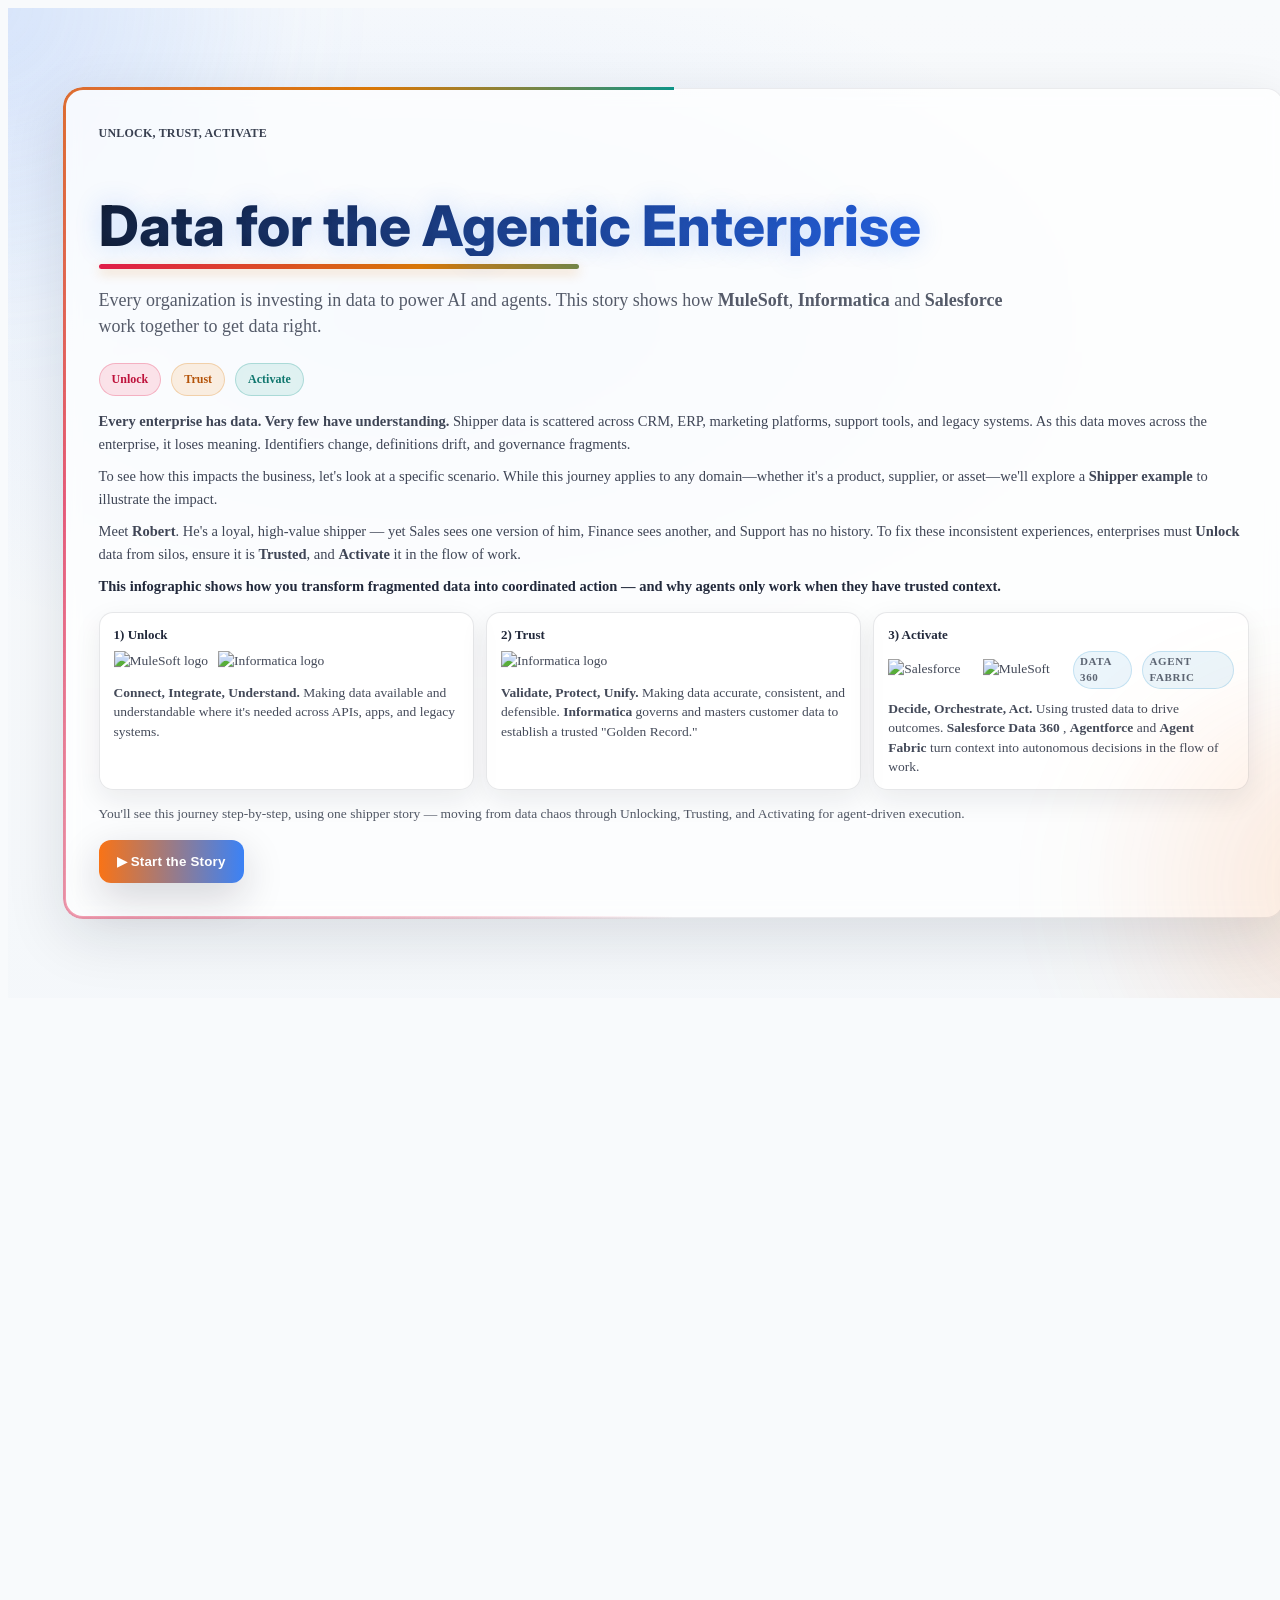
==== index.html @ 0045e84d "Initial deploy: Data for the Agentic Enterprise scrollytelling project" ====
<!DOCTYPE html>
<html lang="en">
<head>
<meta charset="utf-8"/>
<meta name="viewport" content="width=device-width, initial-scale=1.0"/>
<meta name="author" content=""/>
<title></title>

<script src="https://cdn.tailwindcss.com"></script>
<link href="https://fonts.googleapis.com/css2?family=Inter:wght@300;400;600;800&family=JetBrains+Mono:wght@400;500;700&display=swap" rel="stylesheet"/>

<script>
  tailwind.config = {
    theme: {
      extend: {
        fontFamily: {
          sans: ['Inter', 'sans-serif'],
          mono: ['JetBrains Mono', 'monospace'],
        },
        colors: {
          deepNavy:        '#0f172a',
          electricBlue:    '#3b82f6',
          brightCyan:      '#06b6d4',
          energeticOrange: '#f97316',
          snowflakeBlue:   '#29b5e8',
          mulePink:        '#a80232',
          slateLight:      '#f8fafc',
          successGreen:    '#10b981',
          agentPurple:     '#7c3aed',
          goldenYellow:    '#f59e0b',
        },
        boxShadow: {
          'glow':   '0 0 25px rgba(59,130,246,0.4)',
          'card':   '0 10px 15px -3px rgba(0,0,0,0.1)',
          'circle': '0 20px 50px -12px rgba(59,130,246,0.25)',
        },
      }
    }
  }
</script>

<link rel="stylesheet" href="css/styles.css"/>
</head>
<body>

<!-- Back button (text set by app.js) -->
<button id="backToIntroBtn" class="back-intro-btn" type="button"></button>

<div class="app-shell" id="app-shell">

  <!-- ══════════════════════════════════════════════════════
       INTRO SCREEN  (content injected by app.js)
  ══════════════════════════════════════════════════════ -->
  <section class="intro-screen" id="intro-screen">
    <div class="intro-wrap">
      <div class="intro-kicker"></div>
      <h1 class="intro-title"></h1>
      <div class="title-underline"></div>
      <p class="intro-subtitle"></p>
      <div aria-label="Journey stages" class="intro-chips"></div>
      <div class="intro-story"></div>
      <div aria-label="Three pillars" class="intro-pillars"></div>
      <div class="intro-note"></div>
      <button aria-label="Start the story" class="intro-start-btn" id="startBtn"></button>
    </div>
  </section>

  <!-- ══════════════════════════════════════════════════════
       STORY SCREEN
  ══════════════════════════════════════════════════════ -->
  <div class="story-screen" id="story-screen">
    <div class="scrolly-container">

      <!-- ── Narrative (left) ──────────────────────────── -->
      <div class="narrative-column" id="narrativeCol">

        <!-- Sticky header -->
        <div class="p-8 pb-4 sticky top-0 bg-white z-50 border-b">
          <h1 class="text-xl font-bold text-deepNavy"></h1>
          <p class="text-sm text-slate-500 mt-1 font-medium"></p>
          <p class="text-[10px] text-slate-400 mt-2 font-mono"></p>
        </div>

        <!-- Chapters (content injected by app.js) -->
        <div class="step-block active" data-step="1" id="step-1"></div>
        <div class="step-block"        data-step="2" id="step-2"></div>
        <div class="step-block"        data-step="3" id="step-3"></div>
        <div class="step-block"        data-step="4" id="step-4"></div>
        <div class="step-block"        data-step="5" id="step-5"></div>
        <div class="step-block"        data-step="6" id="step-6"></div>
        <div class="step-block"        data-step="7" id="step-7"></div>
        <div class="step-block"        data-step="8" id="step-8"></div>

        <!-- Nav buttons -->
        <div class="nav-controls">
          <button class="nav-btn" onclick="scrollToStep(-1)">
            <svg class="w-6 h-6" fill="none" stroke="currentColor" viewBox="0 0 24 24"><path d="M5 15l7-7 7 7" stroke-linecap="round" stroke-linejoin="round" stroke-width="2"/></svg>
          </button>
          <button class="nav-btn" onclick="scrollToStep(1)">
            <svg class="w-6 h-6" fill="none" stroke="currentColor" viewBox="0 0 24 24"><path d="M19 9l-7 7-7-7" stroke-linecap="round" stroke-linejoin="round" stroke-width="2"/></svg>
          </button>
        </div>
      </div><!-- /narrative-column -->

      <!-- ── Visual (right, sticky) ────────────────────── -->
      <div class="visual-column">
        <div class="shelf-container">
          <canvas id="connectorCanvas"></canvas>
          <svg id="fabricLinkSvg" class="fabric-link-svg" viewBox="0 0 100 100" preserveAspectRatio="none" aria-hidden="true">
            <path id="fabricLinkPath" d=""></path>
          </svg>

          <!-- SHELF TOP — Source system cards -->
          <div class="shelf-top z-20 relative">

            <!-- Source context tooltip -->
            <div class="absolute -top-24 left-0 w-full text-center opacity-0 transition-opacity duration-500 pointer-events-none z-50" id="source-context-text">
              <div class="bg-white/95 backdrop-blur border border-slate-300 text-slate-700 text-[10px] p-3 rounded-lg shadow-md inline-block max-w-lg mx-auto">
                <strong class="text-deepNavy block mb-1"></strong>
                <!-- body injected via innerHTML in app.js -->
              </div>
            </div>

            <!-- SAP -->
            <div class="tech-card border-l-4 border-slate-500 group" id="src-sap">
              <div class="flex justify-between items-center">
                <span class="font-bold text-sm"></span>
                <img class="w-6 h-6 object-contain" src="" alt=""/>
              </div>
              <div class="data-badge"></div>
              <div class="eid-badge" id="badge-sap"></div>
              <div class="golden-badge" id="gold-sap">E-999</div>
              <div class="hover-tooltip tooltip-bottom">
                <h4 class="font-bold border-b border-slate-600 pb-1 mb-1"></h4>
                <p class="mb-2"></p>
              </div>
            </div>

            <!-- SFDC -->
            <div class="tech-card border-l-4 border-blue-500 group" id="src-sfdc">
              <div class="flex justify-between items-center">
                <span class="font-bold text-sm"></span>
                <img class="w-6 h-6 object-contain" src="" alt=""/>
              </div>
              <div class="data-badge"></div>
              <div class="eid-badge" id="badge-sfdc"></div>
              <div class="golden-badge" id="gold-sfdc">E-999</div>
              <div class="hover-tooltip tooltip-bottom">
                <h4 class="font-bold border-b border-slate-600 pb-1 mb-1"></h4>
                <p class="mb-2"></p>
              </div>
            </div>

            <!-- Marketo -->
            <div class="tech-card border-l-4 border-purple-500 group" id="src-mkto">
              <div class="flex justify-between items-center">
                <span class="font-bold text-sm"></span>
                <img class="w-6 h-6 object-contain" src="" alt=""/>
              </div>
              <div class="data-badge"></div>
              <div class="eid-badge" id="badge-mkto"></div>
              <div class="golden-badge" id="gold-mkto">E-999</div>
              <div class="hover-tooltip tooltip-bottom">
                <h4 class="font-bold border-b border-slate-600 pb-1 mb-1"></h4>
                <p class="mb-2"></p>
              </div>
            </div>

            <!-- ServiceNow -->
            <div class="tech-card border-l-4 border-green-600 group" id="src-snow">
              <div class="flex justify-between items-center">
                <span class="font-bold text-sm"></span>
                <img class="w-6 h-6 object-contain" src="" alt=""/>
              </div>
              <div class="data-badge"></div>
              <div class="eid-badge" id="badge-snow"></div>
              <div class="golden-badge" id="gold-snow">E-999</div>
              <div class="hover-tooltip tooltip-bottom">
                <h4 class="font-bold border-b border-slate-600 pb-1 mb-1"></h4>
                <p class="mb-2"></p>
              </div>
            </div>

            <!-- Legacy / IBM -->
            <div class="tech-card border-l-4 border-slate-700 group" id="src-legacy">
              <div class="flex justify-between items-center">
                <span class="font-bold text-sm"></span>
                <img class="w-6 h-6 object-contain" src="" alt=""/>
              </div>
              <div class="data-badge"></div>
              <div class="eid-badge" id="badge-legacy"></div>
              <div class="golden-badge" id="gold-legacy">E-999</div>
              <div class="hover-tooltip tooltip-bottom">
                <h4 class="font-bold border-b border-slate-600 pb-1 mb-1"></h4>
                <p class="mb-2"></p>
              </div>
            </div>

          </div><!-- /shelf-top -->

          <!-- SHELF MIDDLE — MuleSoft | Data Management | Analytics -->
          <div class="shelf-middle z-20">

            <!-- App Integration column -->
            <div class="col-app-int">
              <div class="text-xs text-slate-400 font-bold uppercase mb-2 text-center opacity-0 transition-opacity duration-500" id="label-app-int"></div>
              <div class="tech-card border-2 border-mulePink text-center p-4 group" id="card-mule">
                <img class="w-8 h-8 mx-auto mb-2" src="" alt=""/>
                <div class="font-bold text-sm"></div>
                <div class="text-xs text-slate-500"></div>
                <div class="mule-fabric-extra" id="muleFabricExtra">
                  <div class="mt-3 pt-3 border-t border-slate-200 text-left text-xs leading-snug">
                    <div class="font-semibold text-slate-800"></div>
                    <ul class="mt-1 list-disc pl-4 text-slate-600 space-y-0.5">
                      <li></li><li></li><li></li>
                    </ul>
                  </div>
                </div>
                <div class="hover-tooltip tooltip-right">
                  <h4 class="font-bold border-b border-slate-600 pb-1 mb-1"></h4>
                  <p class="mb-2"></p>
                </div>
              </div>
            </div>

            <!-- Governance / Data Management column -->
            <div class="col-gov h-full flex flex-col justify-center">
              <div class="tech-card border-2 border-indigo-200 bg-slate-50 shadow-sm p-3 w-full flex flex-row gap-2 relative items-stretch" id="card-dm-group">
                <div class="absolute -top-3 left-1/2 transform -translate-x-1/2 bg-indigo-100 text-indigo-800 text-sm font-bold px-3 py-0.5 rounded border border-indigo-200 z-40 whitespace-nowrap flex items-center gap-1">
                  <img class="w-6 h-6 object-contain" src="" alt=""/>
                </div>

                <div class="w-1/2 flex flex-col gap-2 justify-center">
                  <div class="tech-card border-2 border-orange-400 shadow-sm p-2 flex flex-col justify-center items-center text-center h-1/3 bg-white group" id="card-catalog">
                    <div class="text-[10px] font-bold text-orange-600"></div>
                    <div class="text-[9px] text-slate-400"></div>
                    <div class="hover-tooltip tooltip-right" style="left:110%;top:-50px;width:180px;">
                      <h4 class="font-bold border-b border-slate-600 pb-1 mb-1"></h4>
                      <p class="mb-2"></p>
                    </div>
                  </div>

                  <div class="tech-card border-2 border-orange-400 shadow-sm p-2 flex flex-col justify-center items-center text-center h-1/3 bg-white group" id="card-di">
                    <div class="text-[10px] font-bold text-orange-600"></div>
                    <div class="text-[9px] text-slate-400"></div>
                    <div class="hover-tooltip tooltip-right" style="left:110%;top:-50px;width:180px;">
                      <h4 class="font-bold border-b border-slate-600 pb-1 mb-1"></h4>
                      <p class="mb-2"></p>
                    </div>
                  </div>

                  <div class="tech-card border-2 border-orange-400 shadow-sm p-2 flex flex-col justify-center items-center text-center h-1/3 bg-white group" id="card-dq">
                    <div class="text-[10px] font-bold text-orange-600"></div>
                    <div class="text-[9px] text-slate-400"></div>
                    <div class="hover-tooltip tooltip-right" style="left:110%;top:-50px;width:180px;">
                      <h4 class="font-bold border-b border-slate-600 pb-1 mb-1"></h4>
                      <p class="mb-2"></p>
                    </div>
                  </div>
                </div><!-- /left half -->

                <!-- MDM Hub -->
                <div class="tech-card border-2 border-brightCyan shadow-glow p-3 w-1/2 flex flex-col justify-center relative bg-white group" id="card-mdm">
                  <div class="absolute -top-3 left-1/2 transform -translate-x-1/2 bg-brightCyan text-white text-xs font-bold px-3 py-1 rounded-full whitespace-nowrap z-50"></div>
                  <div class="hover-tooltip tooltip-top" style="width:220px;margin-bottom:20px;">
                    <h4 class="font-bold border-b border-slate-600 pb-1 mb-1"></h4>
                    <p class="mb-2"><strong>What it is:</strong> <span id="mdm-what"></span></p>
                    <p class="mb-2"><strong>Function:</strong> <span id="mdm-func"></span></p>
                  </div>
                  <div class="mdm-pipeline mt-3 flex flex-col gap-1 w-full">
                    <div class="pipeline-step flex items-center gap-2 p-1 bg-slate-50 border border-slate-200 rounded" id="pipe-1">
                      <span class="pipe-icon text-sm"></span>
                      <div><span class="font-bold block text-xs text-deepNavy"></span><span class="text-[10px] text-slate-400 block"></span></div>
                    </div>
                    <div class="pipeline-step flex items-center gap-2 p-1 bg-slate-50 border border-slate-200 rounded" id="pipe-2">
                      <span class="pipe-icon text-sm"></span>
                      <div><span class="font-bold block text-xs text-deepNavy"></span><span class="text-[10px] text-slate-400 block"></span></div>
                    </div>
                    <div class="pipeline-step flex items-center gap-2 p-1 bg-slate-50 border border-slate-200 rounded" id="pipe-3">
                      <span class="pipe-icon text-sm"></span>
                      <div><span class="font-bold block text-xs text-deepNavy"></span><span class="text-[10px] text-slate-400 block"></span></div>
                    </div>
                    <div class="pipeline-step flex items-center gap-2 p-1 bg-slate-50 border border-slate-200 rounded" id="pipe-4">
                      <span class="pipe-icon text-sm"></span>
                      <div><span class="font-bold block text-xs text-deepNavy"></span><span class="text-[10px] text-slate-400 block"></span></div>
                    </div>
                    <div class="pipeline-step golden-record-final border-green-200 justify-center font-bold text-[10px] p-1 mt-1 rounded" id="pipe-5"></div>
                  </div>
                </div><!-- /MDM -->
              </div>
            </div><!-- /col-gov -->

            <!-- Analytics column -->
            <div class="col-analytics">
              <div class="text-xs text-slate-400 font-bold uppercase mb-2 text-center opacity-0 transition-opacity duration-500" id="label-analytics"></div>

              <div class="tech-card border-2 border-snowflakeBlue text-center p-4 group" id="card-snowflake">
                <div class="flex justify-center gap-2 mb-2">
                  <img class="w-6 h-6 object-contain" src="" alt=""/>
                </div>
                <div class="font-bold text-sm"></div>
                <div class="text-xs text-slate-500"></div>
                <div class="golden-badge hidden" id="badge-snow-analytic">ID: E-999</div>
                <div class="hover-tooltip tooltip-top">
                  <h4 class="font-bold border-b border-slate-600 pb-1 mb-1"></h4>
                  <p class="mb-2"></p>
                </div>
              </div>

              <div class="tech-card border-2 border-blue-400 text-center p-1.5 mt-3 group w-3/4 mx-auto" id="card-tableau">
                <img class="w-8 h-8 mx-auto mb-1 object-contain" src="" alt=""/>
                <div class="font-bold text-[10px] text-deepNavy"></div>
                <div class="hover-tooltip tooltip-top">
                  <h4 class="font-bold border-b border-slate-600 pb-1 mb-1"></h4>
                  <p class="mb-2"></p>
                </div>
              </div>
            </div><!-- /col-analytics -->

          </div><!-- /shelf-middle -->

          <!-- SHELF BOTTOM — Data 360, Agentforce, SF Apps -->
          <div class="shelf-bottom z-20">

            <!-- Data 360 -->
            <div class="tech-card border-2 border-electricBlue w-full flex flex-col justify-start relative bg-white group" id="card-data360" style="min-height:230px;">
              <div class="w-full flex justify-between items-start p-3 z-20">
                <div class="flex items-center gap-2 shrink-0">
                  <img class="w-4 h-4" src="" alt=""/>
                  <span class="font-bold text-sm text-deepNavy"></span>
                </div>
                <div class="w-3/4 text-right text-sm text-slate-600 font-medium leading-snug ml-2"></div>
              </div>
              <div class="hover-tooltip tooltip-top" style="bottom:100%;width:200px;">
                <h4 class="font-bold border-b border-slate-600 pb-1 mb-1"></h4>
                <p class="mb-2"></p>
              </div>
              <div class="graph-container flex-grow w-full relative" id="graphAnimation" style="min-height:170px;">
                <svg class="graph-svg" id="graphSvg"></svg>
                <div class="graph-center" id="g-center">
                  <div class="text-[8px] text-white opacity-80"></div>
                  <div class="font-bold text-white text-base mb-0.5"></div>
                  <div class="text-[9px] text-brightCyan font-bold mb-1"></div>
                  <div class="bg-amber-100 text-amber-700 border border-amber-400 px-1.5 py-0.5 rounded text-[8px] font-bold shadow-sm whitespace-nowrap"></div>
                </div>

                <!-- Graph nodes (positioned via inline style from content.js graphNodes) -->
                <div class="node-branch floating delay-1" id="g-sap" style="top:15%;left:50%;transform:translateX(-50%);">
                  <div class="sat-node flex flex-col items-center justify-center w-[55px] h-[55px] bg-white rounded-full border-2 border-slate-300 shadow-md relative z-40 overflow-visible">
                    <img class="w-8 h-8 object-contain" src="" alt=""/>
                    <div class="absolute -right-1 -top-1 w-3 h-3 bg-green-400 border border-white rounded-full shadow-sm z-50"></div>
                  </div>
                  <div class="data-table" id="t-sap" style="top:60px;left:-35px;"><div class="dt-head"></div></div>
                </div>
                <div class="node-branch floating delay-2" id="g-sfdc" style="top:30%;right:5%;">
                  <div class="sat-node flex flex-col items-center justify-center w-[55px] h-[55px] bg-white rounded-full border-2 border-slate-300 shadow-md relative z-40 overflow-visible">
                    <img class="w-8 h-8 object-contain" src="" alt=""/>
                    <div class="absolute -right-1 -top-1 w-3 h-3 bg-green-400 border border-white rounded-full shadow-sm z-50"></div>
                  </div>
                  <div class="data-table" id="t-sfdc" style="left:-85px;top:-10px;"><div class="dt-head"></div></div>
                </div>
                <div class="node-branch floating delay-3" id="g-mkto" style="bottom:30%;left:5%;">
                  <div class="sat-node flex flex-col items-center justify-center w-[55px] h-[55px] bg-white rounded-full border-2 border-slate-300 shadow-md relative z-40 overflow-visible">
                    <img class="w-8 h-8 object-contain" src="" alt=""/>
                    <div class="absolute -right-1 -top-1 w-3 h-3 bg-green-400 border border-white rounded-full shadow-sm z-50"></div>
                  </div>
                  <div class="data-table" id="t-mkto" style="left:55px;top:-10px;"><div class="dt-head"></div></div>
                </div>
                <div class="node-branch floating delay-4" id="g-snow" style="bottom:15%;right:20%;">
                  <div class="sat-node flex flex-col items-center justify-center w-[55px] h-[55px] bg-white rounded-full border-2 border-slate-300 shadow-md relative z-40 overflow-visible">
                    <img class="w-8 h-8 object-contain" src="" alt=""/>
                    <div class="absolute -right-1 -top-1 w-3 h-3 bg-green-400 border border-white rounded-full shadow-sm z-50"></div>
                  </div>
                  <div class="data-table" id="t-snow" style="left:-85px;top:-10px;"><div class="dt-head"></div></div>
                </div>
                <div class="node-branch floating delay-5" id="g-leg" style="top:15%;right:20%;">
                  <div class="sat-node flex flex-col items-center justify-center w-[55px] h-[55px] bg-white rounded-full border-2 border-slate-300 shadow-md relative z-40 overflow-visible">
                    <img class="w-8 h-8 object-contain" src="" alt=""/>
                    <div class="absolute -right-1 -top-1 w-3 h-3 bg-green-400 border border-white rounded-full shadow-sm z-50"></div>
                  </div>
                  <div class="data-table" id="t-leg" style="left:-85px;top:-10px;"><div class="dt-head"></div></div>
                </div>

              </div><!-- /graphAnimation -->
            </div><!-- /card-data360 -->

            <!-- Agentforce row (two side-by-side cards) -->
            <div class="agents-row">

              <!-- Agentforce card 1 -->
              <div class="tech-card border-2 border-agentPurple flex flex-col items-center justify-between relative bg-white group p-1.5 pt-3" id="card-agent" style="min-height:80px;">
                <div class="absolute -top-4 left-3 flex items-center gap-1 bg-white px-2 py-0.5 rounded-full border border-agentPurple shadow-sm z-10">
                  <img class="w-7 h-7 object-contain" src="" alt=""/>
                  <span class="font-bold text-[12px] text-agentPurple pr-1"></span>
                </div>
                <div class="hover-tooltip tooltip-top" style="bottom:100%;width:200px;">
                  <h4 class="font-bold border-b border-slate-600 pb-1 mb-1"></h4>
                  <p class="mb-2"></p>
                  <p class="mb-2"></p>
                  <a class="text-blue-300 underline" href="" target="_blank"></a>
                </div>
                <div class="flex flex-col w-full mt-1 items-center justify-center h-full">
                  <div class="relative w-[75%] border border-slate-200 rounded p-0.5 flex items-center justify-center gap-2 mb-1">
                    <div class="absolute inset-0 border border-green-100 rounded pointer-events-none"></div>
                    <span class="absolute top-0 right-1 text-[7px] text-green-600 font-bold bg-green-50 px-1 rounded"></span>
                    <div class="flex items-center justify-center gap-1">
                      <div class="w-6 h-6 bg-white border border-agentPurple rounded-full flex items-center justify-center shadow-sm relative">
                        <span class="text-sm">🧠</span>
                        <div class="absolute -top-1 -right-1 w-1.5 h-1.5 bg-agentPurple rounded-full animate-ping opacity-50"></div>
                      </div>
                      <div class="w-3 h-0.5 bg-agentPurple"></div>
                      <div class="w-6 h-6 bg-agentPurple text-white rounded-full flex items-center justify-center shadow-sm">
                        <span class="text-sm animate-spin-slow">⚙️</span>
                      </div>
                    </div>
                    <div class="text-xs font-bold text-agentPurple text-center leading-tight ml-1"></div>
                  </div>
                  <div class="w-full flex items-center justify-center gap-5 border-t border-dashed border-slate-300 pt-1.5 mt-0 channels-inside">
                    <span class="text-[10px] text-slate-400 font-bold uppercase tracking-widest mr-1 hidden sm:block"></span>
                    <div class="flex items-center gap-5"></div>
                  </div>
                </div>
              </div><!-- /card-agent -->

              <!-- Agentforce card 2 (duplicate) -->
              <div class="tech-card border-2 border-agentPurple flex flex-col items-center justify-between relative bg-white group p-1.5 pt-3" id="card-agent-2" style="min-height:80px;">
                <div class="absolute -top-4 left-3 flex items-center gap-1 bg-white px-2 py-0.5 rounded-full border border-agentPurple shadow-sm z-10">
                  <img class="w-7 h-7 object-contain" src="" alt=""/>
                  <span class="font-bold text-[12px] text-agentPurple pr-1"></span>
                </div>
                <div class="hover-tooltip tooltip-top" style="bottom:100%;width:200px;">
                  <h4 class="font-bold border-b border-slate-600 pb-1 mb-1"></h4>
                  <p class="mb-2"></p>
                  <p class="mb-2"></p>
                  <a class="text-blue-300 underline" href="" target="_blank"></a>
                </div>
                <div class="flex flex-col w-full mt-1 items-center justify-center h-full">
                  <div class="relative w-[75%] border border-slate-200 rounded p-0.5 flex items-center justify-center gap-2 mb-1">
                    <div class="absolute inset-0 border border-green-100 rounded pointer-events-none"></div>
                    <span class="absolute top-0 right-1 text-[7px] text-green-600 font-bold bg-green-50 px-1 rounded"></span>
                    <div class="flex items-center justify-center gap-1">
                      <div class="w-6 h-6 bg-white border border-agentPurple rounded-full flex items-center justify-center shadow-sm relative">
                        <span class="text-sm">🧠</span>
                        <div class="absolute -top-1 -right-1 w-1.5 h-1.5 bg-agentPurple rounded-full animate-ping opacity-50"></div>
                      </div>
                      <div class="w-3 h-0.5 bg-agentPurple"></div>
                      <div class="w-6 h-6 bg-agentPurple text-white rounded-full flex items-center justify-center shadow-sm">
                        <span class="text-sm animate-spin-slow">⚙️</span>
                      </div>
                    </div>
                    <div class="text-xs font-bold text-agentPurple text-center leading-tight ml-1"></div>
                  </div>
                  <div class="w-full flex items-center justify-center gap-5 border-t border-dashed border-slate-300 pt-1.5 mt-0 channels-inside">
                    <span class="text-[10px] text-slate-400 font-bold uppercase tracking-widest mr-1 hidden sm:block"></span>
                    <div class="flex items-center gap-5"></div>
                  </div>
                </div>
              </div><!-- /card-agent-2 -->

            </div><!-- /agents-row -->

            <!-- SF Apps bar -->
            <div class="tech-card w-[95%] mx-auto flex flex-col items-center justify-center pt-3 pb-1 mt-2 group" id="card-sf-apps"
                 style="background:transparent!important;border-top:2px dashed rgba(124,58,237,0.3)!important;border-bottom:none!important;border-left:none!important;border-right:none!important;border-radius:0!important;box-shadow:none!important;">
              <div class="text-[10px] font-bold text-agentPurple uppercase tracking-widest mb-2 flex items-center gap-1">
                <img class="w-3 h-3" src="" alt=""/>
              </div>
              <div class="flex flex-wrap justify-center gap-2 w-full">
                <!-- apps injected by app.js -->
              </div>
            </div>

            <!-- Agent channels (outside pill row) -->
            <div class="agent-channels-outside" id="agentChannelsOutside">
              <!-- injected by app.js -->
            </div>

          </div><!-- /shelf-bottom -->

        </div><!-- /shelf-container -->
      </div><!-- /visual-column -->

    </div><!-- /scrolly-container -->
  </div><!-- /story-screen -->

</div><!-- /app-shell -->

<!-- Content first, then app logic -->
<script src="js/content.js"></script>
<script src="js/app.js"></script>
</body>
</html>
---- css/styles.css ----
/* ============================================================
   STYLES — Data for the Agentic Enterprise
   ============================================================ */

/* ── Reset / Base ─────────────────────────────────────── */
html { scroll-behavior: smooth; }
body { background-color: #f8fafc; color: #1e293b; overflow-x: hidden; }

/* ── Scrolly Layout ───────────────────────────────────── */
.scrolly-container { display: flex; position: relative; }

.narrative-column {
    width: 40%; position: relative; z-index: 60;
    background: rgba(255,255,255,0.95); border-right: 1px solid #e2e8f0;
    height: 100vh; overflow-y: auto; scroll-behavior: smooth;
}

.visual-column {
    width: 60%; height: 100vh; position: sticky; top: 0;
    background: #f1f5f9;
    display: flex; flex-direction: column; padding: 20px;
    overflow: visible; z-index: 10;
}

/* ── Step Blocks ──────────────────────────────────────── */
.step-block {
    min-height: 90vh; display: flex; flex-direction: column; justify-content: center;
    padding: 3rem; position: relative; border-left: 4px solid #cbd5e1; margin-left: 2rem;
    transition: border-color 0.5s ease;
}
.step-block.active { border-left-color: #f97316; }

.step-dot {
    position: absolute; left: -12px; top: 50%; width: 20px; height: 20px;
    border-radius: 50%; background: #cbd5e1; border: 4px solid #fff;
    transition: background 0.5s ease;
}
.step-block.active .step-dot { background: #f97316; }

/* ── Nav Word Animation ───────────────────────────────── */
@keyframes glowPulse {
    0%   { transform: scale(1.1); text-shadow: 0 0 10px rgba(249,115,22,0.4); }
    50%  { transform: scale(1.2); text-shadow: 0 0 20px rgba(249,115,22,0.8); }
    100% { transform: scale(1.1); text-shadow: 0 0 10px rgba(249,115,22,0.4); }
}
.nav-word { transition: all 0.4s ease; opacity: 0.4; display: inline-block; }
.nav-word.active { opacity: 1; color: #f97316; font-weight: 800; animation: glowPulse 2s infinite ease-in-out; }

/* ── Shelf Structure ──────────────────────────────────── */
.shelf-container {
    display: flex; flex-direction: column; height: 100%; width: 100%; gap: 20px;
    transition: transform 0.8s cubic-bezier(0.25, 1, 0.5, 1);
}

.shelf-top {
    flex: 0 0 auto;
    display: grid; grid-template-columns: repeat(5, 1fr); gap: 10px;
    padding-bottom: 20px;
    border-bottom: 1px dashed rgba(203,213,225,0.5);
    position: relative; z-index: 20;
}

.shelf-middle {
    flex: 1;
    display: grid; grid-template-columns: 1fr 2.8fr 1fr; gap: 20px;
    padding: 20px 0;
    border-bottom: 1px dashed rgba(203,213,225,0.5);
    position: relative; z-index: 20;
}

.shelf-bottom {
    flex: 1.5; display: flex; flex-direction: column; gap: 20px;
    align-items: center; justify-content: flex-start;
    position: relative; z-index: 20; padding-bottom: 50px;
    transition: all 0.5s ease;
}

.shelf-bottom.agent-perimeter {
    border: 2px dashed #7c3aed; border-radius: 12px;
    background-color: rgba(124,58,237,0.03);
    padding: 20px; margin: 10px;
}

.shelf-bottom.agent-perimeter::before {
    content: attr(data-zone-label);
    position: absolute; top: -12px; left: 50%; transform: translateX(-50%);
    background: #fff; padding: 0 10px;
    color: #7c3aed; font-size: 10px; font-weight: bold;
    border: 1px solid #7c3aed; border-radius: 10px;
}

.shelf-top:hover, .shelf-middle:hover, .shelf-bottom:hover { z-index: 50; }

.col-app-int { border-right: 1px solid #e2e8f0; padding-right: 20px; display: flex; flex-direction: column; justify-content: center; }
.col-gov     { padding: 0 20px; display: flex; flex-direction: column; justify-content: center; }
.col-analytics { border-left: 1px solid #e2e8f0; padding-left: 20px; display: flex; flex-direction: column; justify-content: center; }

/* ── Tech Cards ───────────────────────────────────────── */
.tech-card {
    background: white; border: 1px solid #e2e8f0; border-radius: 8px; padding: 10px;
    box-shadow: 0 4px 6px -1px rgba(0,0,0,0.05); position: relative; z-index: 30;
    transition: all 0.6s cubic-bezier(0.4,0,0.2,1);
    opacity: 0; transform: scale(0.9) translateY(10px); filter: blur(4px); pointer-events: none;
}
.tech-card.active { opacity: 1; transform: scale(1) translateY(0); filter: blur(0); pointer-events: auto; border-color: #94a3b8; box-shadow: 0 10px 15px -3px rgba(0,0,0,0.1); }
.tech-card.highlight { border-color: #f97316; box-shadow: 0 0 0 3px rgba(249,115,22,0.2); }
.tech-card:hover { z-index: 60; }

/* ── Tooltips ─────────────────────────────────────────── */
.hover-tooltip {
    position: absolute; left: 50%; transform: translateX(-50%);
    width: 220px; background: #1e293b; color: white; padding: 12px;
    border-radius: 6px; font-size: 10px; z-index: 9999;
    opacity: 0; pointer-events: none; transition: opacity 0.2s;
    box-shadow: 0 10px 25px -5px rgba(0,0,0,0.5); text-align: left;
}
.tech-card:hover .hover-tooltip { opacity: 1; pointer-events: auto; }
.tooltip-top    { bottom: 100%; margin-bottom: 10px; }
.tooltip-bottom { top: 100%;   margin-top: 10px; }
.tooltip-right  { left: 100%;  top: 0; transform: none; margin-left: 10px; }

.hover-tooltip::after { content: ""; position: absolute; border-width: 5px; border-style: solid; }
.tooltip-top::after    { top: 100%;    left: 50%; margin-left: -5px; border-color: #1e293b transparent transparent transparent; }
.tooltip-bottom::after { bottom: 100%; left: 50%; margin-left: -5px; border-color: transparent transparent #1e293b transparent; }

/* ── Badges ───────────────────────────────────────────── */
.data-badge { display: block; font-size: 11px; font-weight: bold; background: #f1f5f9; color: #64748b; padding: 3px 6px; border-radius: 4px; margin-top: 4px; border: 1px solid #cbd5e1; text-align: center; }

.eid-badge {
    display: block !important; opacity: 1 !important; visibility: visible !important;
    font-size: 11px; font-weight: bold;
    background: #e0f2fe; color: #0369a1; border: 1px solid #bae6fd;
    padding: 3px; text-align: center; border-radius: 4px; margin-top: 2px;
    z-index: 50; position: relative;
}
.eid-badge.hidden { display: none !important; }

.golden-badge {
    display: none;
    font-size: 11px; font-weight: bold;
    background: #fef3c7; color: #b45309; border: 1px solid #fcd34d;
    padding: 3px; text-align: center; border-radius: 4px; margin-top: 2px;
    animation: popIn 0.5s forwards;
}
.golden-badge.visible { display: block !important; }

/* ── Source Context Tooltip ───────────────────────────── */
#source-context-text {
    pointer-events: none; z-index: 100;
    transition: opacity 0.5s ease-in-out; opacity: 0;
}

/* ── Golden Record Final ──────────────────────────────── */
.golden-record-final {
    background: #fef3c7 !important; color: #b45309 !important;
    border: 1px solid #fcd34d !important;
}

/* ── Pipeline Steps ───────────────────────────────────── */
.pipeline-step { background: #f0f9ff; border: 1px solid #bae6fd; border-radius: 6px; padding: 8px; margin-bottom: 8px; display: flex; align-items: center; gap: 8px; font-size: 10px; color: #0369a1; opacity: 0; transform: translateX(-10px); transition: all 0.5s ease; }
.pipeline-step.visible { opacity: 1; transform: translateX(0); }
.cap-tag { font-size: 8px; background: #e0f2fe; color: #0284c7; padding: 2px 4px; border-radius: 3px; font-weight: bold; margin-left: auto; text-transform: uppercase; border: 1px solid #7dd3fc; }
.pipe-icon { font-size: 16px; background: white; padding: 4px; border-radius: 50%; border: 1px solid #bae6fd; }

/* ── Graph / Data 360 Visualisation ───────────────────── */
.graph-container {
    position: relative; width: 100%; height: 250px; display: flex; justify-content: center; align-items: center;
    opacity: 0; transform: scale(0.8);
    transition: all 0.8s cubic-bezier(0.34,1.56,0.64,1);
}
.graph-container.active { opacity: 1; transform: scale(1); }

.graph-center {
    width: 120px; height: 120px; background: #0f172a; border-radius: 50%;
    display: flex; flex-direction: column; align-items: center; justify-content: center;
    z-index: 40; border: 4px solid #3b82f6; position: absolute; top: 50%; left: 50%;
    transform: translate(-50%, -50%);
    animation: elasticPulse 3s infinite;
}
@keyframes elasticPulse {
    0%,100% { transform: translate(-50%,-50%) scale(1);    box-shadow: 0 0 0 0px rgba(59,130,246,0.4); }
    50%      { transform: translate(-50%,-50%) scale(1.05); box-shadow: 0 0 0 10px rgba(59,130,246,0); }
}

.node-branch { position: absolute; width: 10px; height: 10px; z-index: 35; display: flex; flex-direction: column; align-items: center; }
.sat-node {
    width: 55px; height: 55px; background: white; border-radius: 50%; border: 2px solid #cbd5e1;
    display: flex; align-items: center; justify-content: center; position: absolute; top: 0; left: -27.5px;
    box-shadow: 0 4px 6px rgba(0,0,0,0.1);
}
.data-table {
    position: absolute; background: white; border: 1px solid #10b981; border-left: 4px solid #10b981;
    font-family: 'Inter', sans-serif; border-radius: 4px; width: 70px; font-size: 8px; padding: 0;
    z-index: 60; box-shadow: 0 4px 6px rgba(0,0,0,0.15); overflow: hidden;
}
.dt-head { background: #ecfdf5; color: #065f46; font-weight: bold; padding: 4px; border-bottom: 1px solid #d1fae5; }
.dt-body { padding: 4px; color: #334155; font-family: 'JetBrains Mono', monospace; }

#connectorCanvas { position: absolute; top: 0; left: 0; width: 100%; height: 100%; z-index: 10; pointer-events: none; }
.graph-svg { position: absolute; top: 0; left: 0; width: 100%; height: 100%; z-index: 5; pointer-events: none; }

@keyframes float {
    0%,100% { transform: translateY(0); }
    50%      { transform: translateY(-15px); }
}
.floating  { animation: float 4s ease-in-out infinite; }
.delay-1   { animation-delay: 0s; }   .delay-2 { animation-delay: 1s; }   .delay-3 { animation-delay: 2s; }
.delay-4   { animation-delay: 0.5s; } .delay-5 { animation-delay: 1.5s; } .delay-6 { animation-delay: 2.5s; }

.agent-graph-svg { position: absolute; top: 0; left: 0; width: 100%; height: 100%; z-index: 5; }
.animate-spin-slow { animation: spin 3s linear infinite; }
@keyframes spin { from { transform: rotate(0deg); } to { transform: rotate(360deg); } }

/* ── Navigation Buttons ───────────────────────────────── */
.nav-controls { position: fixed; bottom: 30px; right: 30px; display: flex; flex-direction: column; gap: 8px; z-index: 100; }
.nav-btn {
    width: 40px; height: 40px;
    background: white; border: 1px solid #cbd5e1;
    border-radius: 50%; display: flex; align-items: center; justify-content: center;
    color: #64748b; cursor: pointer; box-shadow: 0 4px 6px rgba(0,0,0,0.1);
    transition: all 0.2s;
}
.nav-btn:hover  { background: #f1f5f9; color: #0f172a; transform: translateY(-2px); }
.nav-btn:active { transform: translateY(0); }

/* ── App Shell / Intro Transition ─────────────────────── */
body { overflow: hidden; }
.app-shell { width: 200vw; display: flex; height: 100vh; transform: translateX(0); transition: transform 900ms cubic-bezier(0.25,1,0.5,1); }
body.started { overflow: auto; }
body.started .app-shell { transform: translateX(-100vw); }

/* ── Intro Screen ─────────────────────────────────────── */
.intro-screen {
    width: 100vw; height: 100vh;
    display: flex; flex-direction: column; justify-content: flex-start; align-items: center;
    padding: 5vh clamp(18px,4vw,56px);
    background:
        radial-gradient(1200px 600px at 15% 15%, rgba(59,130,246,0.10), transparent 60%),
        radial-gradient(900px  500px at 85% 75%, rgba(249,115,22,0.08), transparent 55%),
        linear-gradient(180deg, #f8fafc, #f1f5f9);
    color: #0f172a; text-align: left;
    overflow-y: auto; overflow-x: hidden;
    background-size: 200% 200%;
    animation: introBgShift 14s ease-in-out infinite;
    position: relative;
}

.intro-wrap {
    width: min(1150px, 95%);
    background: rgba(255,255,255,0.72);
    border: 1px solid rgba(15,23,42,0.08);
    border-radius: 18px;
    padding: clamp(18px,3.2vw,34px);
    box-shadow: 0 18px 60px rgba(15,23,42,0.12);
    backdrop-filter: blur(8px);
    position: relative; margin: auto 0;
}

@property --angle { syntax: '<angle>'; initial-value: 0deg; inherits: false; }
.intro-wrap::before {
    content: ""; position: absolute; inset: -2px; border-radius: 20px; padding: 3px;
    background: conic-gradient(from var(--angle), transparent 50%, rgba(225,29,72,0.7) 75%, rgba(217,119,6,1) 90%, rgba(13,148,136,1) 100%);
    -webkit-mask: linear-gradient(#fff 0 0) content-box, linear-gradient(#fff 0 0);
    -webkit-mask-composite: xor; mask-composite: exclude;
    pointer-events: none;
    animation: introBorderSpin 4s linear infinite; z-index: 10;
}
@keyframes introBorderSpin { to { --angle: 360deg; } }

.intro-kicker { display: inline-flex; align-items: center; gap: 10px; font-weight: 800; letter-spacing: .2px; color: #0f172a; opacity: .82; margin-bottom: 10px; text-transform: uppercase; font-size: 12px; }

.intro-title {
    font-family: 'Inter', sans-serif;
    font-size: clamp(30px,4.5vw,56px); font-weight: 800; line-height: 1.05; margin-bottom: 8px;
    text-shadow: 0 0 24px rgba(59,130,246,0.25);
    background: linear-gradient(90deg, #0f172a, #2563eb, #7c3aed, #0f172a);
    background-size: 240% 100%;
    -webkit-background-clip: text; background-clip: text; color: transparent;
    animation: introTitleSheen 7s ease-in-out infinite;
}
@keyframes introTitleSheen { 0% { background-position: 0% 50%; } 50% { background-position: 100% 50%; } 100% { background-position: 0% 50%; } }

.intro-subtitle  { max-width: 920px; font-size: clamp(14px,1.5vw,18px); opacity: 0.9; margin-bottom: 24px; line-height: 1.45; color: rgba(15,23,42,0.78); }

.intro-chips     { display: flex; gap: 10px; flex-wrap: wrap; justify-content: flex-start; margin: 14px 0; }
.intro-chip      { font-weight: 800; padding: 8px 12px; border-radius: 999px; background: rgba(15,23,42,0.04); border: 1px solid rgba(15,23,42,0.08); color: rgba(15,23,42,0.82); font-size: 12px; backdrop-filter: blur(6px); }
.chip-unlock     { background: rgba(225,29,72,0.12)  !important; border: 1px solid rgba(225,29,72,0.25)  !important; color: #be123c !important; }
.chip-trust      { background: rgba(217,119,6,0.12)  !important; border: 1px solid rgba(217,119,6,0.25)  !important; color: #b45309 !important; }
.chip-activate   { background: rgba(13,148,136,0.12) !important; border: 1px solid rgba(13,148,136,0.25) !important; color: #0f766e !important; }

.intro-story     { margin-top: 6px; color: rgba(15,23,42,0.80); }
.intro-story p   { margin: 10px 0; font-size: 14.5px; line-height: 1.55; }
.intro-emphasis  { margin-top: 10px; font-weight: 800; color: rgba(15,23,42,0.92); }

.intro-pillars   { margin-top: 14px; display: grid; grid-template-columns: repeat(3,minmax(0,1fr)); gap: 12px; }
@media (max-width: 860px) { .intro-pillars { grid-template-columns: 1fr; } .intro-screen { text-align: left; } }

.intro-pillar        { background: rgba(255,255,255,0.88); border: 1px solid rgba(15,23,42,0.10); border-radius: 14px; padding: 14px 14px 12px; box-shadow: 0 10px 28px rgba(15,23,42,0.08); }
.intro-pillar-title  { font-weight: 900; font-size: 13px; margin-bottom: 8px; color: rgba(15,23,42,0.92); }
.intro-logo-row      { display: flex; align-items: center; gap: 10px; margin: 2px 0 10px; }
.intro-logo-row img  { height: 22px; width: auto; display: block; filter: drop-shadow(0 1px 0 rgba(0,0,0,0.04)); }
.intro-logo-tag      { font-size: 11px; font-weight: 800; letter-spacing: .06em; text-transform: uppercase; color: rgba(15,23,42,0.65); background: rgba(2,132,199,0.08); border: 1px solid rgba(2,132,199,0.18); padding: 2px 6px; border-radius: 999px; }
.intro-pillar-body   { font-size: 13.5px; line-height: 1.45; color: rgba(15,23,42,0.78); }
.intro-note          { margin-top: 14px; font-size: 13.5px; line-height: 1.5; color: rgba(15,23,42,0.72); }

.intro-start-btn {
    margin-top: 16px; background: linear-gradient(90deg,#f97316,#3b82f6); color: #fff;
    border: none; border-radius: 12px; padding: 14px 18px; font-weight: 900; letter-spacing: .2px;
    box-shadow: 0 14px 40px rgba(15,23,42,0.18); cursor: pointer; transition: transform .15s ease, filter .15s ease;
}
.intro-start-btn:hover { transform: translateY(-2px) scale(1.01); filter: brightness(1.04); }

.title-underline {
    height: 5px; width: 100%; max-width: 480px;
    background: linear-gradient(90deg,#e11d48,#d97706,#0d9488,#e11d48);
    background-size: 200% 100%; border-radius: 4px; margin-bottom: 18px;
    animation: underlineStretch 6s ease-in-out infinite;
    box-shadow: 0 4px 12px rgba(217,119,6,0.3); transform-origin: center;
}
@keyframes underlineStretch {
    0%   { transform: scaleX(0.05); background-position: 0% 50%; }
    50%  { transform: scaleX(1);    background-position: 100% 50%; }
    100% { transform: scaleX(0.05); background-position: 0% 50%; }
}

.story-screen { width: 100vw; height: 100vh; }

.intro-screen::before, .intro-screen::after {
    content: ""; position: absolute; width: 520px; height: 520px; border-radius: 999px;
    filter: blur(40px); opacity: 0.55; pointer-events: none; mix-blend-mode: multiply;
}
.intro-screen::before { left: -180px; top: -160px; background: radial-gradient(circle at 30% 30%,rgba(59,130,246,0.35),rgba(59,130,246,0) 65%); animation: introBlob1 18s ease-in-out infinite; }
.intro-screen::after  { right: -220px; bottom: -200px; background: radial-gradient(circle at 60% 40%,rgba(249,115,22,0.30),rgba(249,115,22,0) 65%); animation: introBlob2 20s ease-in-out infinite; }

@keyframes introBgShift { 0% { background-position: 0% 0%; } 50% { background-position: 100% 100%; } 100% { background-position: 0% 0%; } }
@keyframes introBlob1   { 0%,100% { transform: translate(0,0) scale(1); } 50% { transform: translate(120px,90px) scale(1.08); } }
@keyframes introBlob2   { 0%,100% { transform: translate(0,0) scale(1); } 50% { transform: translate(-130px,-80px) scale(1.05); } }

/* ── Back to Intro Button ─────────────────────────────── */
.back-intro-btn {
    position: fixed; left: 14px; bottom: 14px; z-index: 60;
    font-size: 11px; font-style: italic; font-weight: 400; color: #334155;
    background: rgba(255,255,255,0.18); border: 1px solid rgba(148,163,184,0.25);
    border-radius: 10px; padding: 6px 10px; cursor: pointer;
    backdrop-filter: blur(6px);
}
.back-intro-btn:hover { background: rgba(255,255,255,0.28); border-color: rgba(148,163,184,0.35); transform: translateY(-1px); }
body:not(.started) .back-intro-btn { display: none; }

/* ── Agents Row (two side-by-side Agentforce cards) ──── */
.agents-row {
    display: flex;
    gap: 12px;
    width: 90%;
    margin: 0 auto;
}
.agents-row > .tech-card {
    flex: 1;
    min-width: 0;
}

/* ── Agent Channels ───────────────────────────────────── */
.agent-channels-outside { position: absolute; left: 50%; transform: translateX(-50%); bottom: -32px; display: none; gap: 12px; z-index: 85; width: max-content; }
.agent-channel-pill     { background: #fff; border: 1px solid #cbd5e1; border-radius: 999px; padding: 8px 16px; display: flex; align-items: center; gap: 8px; box-shadow: 0 10px 15px -3px rgba(0,0,0,0.12); font-size: 14px; color: #334155; font-weight: 600; }
.agent-channel-pill .icon { font-size: 24px; line-height: 1; }

/* ── MuleSoft Fabric Expansion ────────────────────────── */
#card-mule .mule-fabric-extra { display: none; }
#card-mule.agent-fabric-expanded { width: 320px; padding-bottom: 14px; }
#card-mule.agent-fabric-expanded .mule-fabric-extra { display: block; }

/* ── Data 360 Sizing ──────────────────────────────────── */
#card-data360 { min-height: 220px !important; }
#card-data360 .node-branch { transform: translateX(-50%) scale(0.82) !important; transform-origin: top center; }
#card-data360 .data-table  { transform: scale(0.88); transform-origin: top left; }

/* ── Glow — Chapter 5 ─────────────────────────────────── */
@keyframes softGlow {
    0%,100% { box-shadow: 0 0 0 rgba(59,130,246,0.0), 0 0 0 rgba(99,102,241,0.0); transform: translateZ(0) scale(1); }
    50%      { box-shadow: 0 0 22px rgba(59,130,246,0.35), 0 0 40px rgba(99,102,241,0.25); transform: translateZ(0) scale(1.01); }
}
.glow-ch5 { position: relative; z-index: 60; animation: softGlow 1.8s ease-in-out infinite; }

/* ── Fabric Link SVG ──────────────────────────────────── */
.fabric-link-svg { position: fixed; inset: 0; width: 100vw; height: 100vh; pointer-events: none; z-index: 40; display: none; }
.fabric-link-svg path { stroke: rgba(124,58,237,0.85); stroke-width: 2.2; fill: none; stroke-linecap: round; filter: drop-shadow(0 0 6px rgba(124,58,237,0.25)); animation: fabricPulse 1.4s ease-in-out infinite; }
@keyframes fabricPulse { 0%,100% { opacity: 0.55; } 50% { opacity: 0.95; } }

/* ── MuleSoft Sweep Border ────────────────────────────── */
.mule-border-sweep { position: relative; }
.mule-border-sweep::before {
    content: ""; position: absolute; inset: -2px; border-radius: 12px; padding: 2px;
    background: linear-gradient(90deg,rgba(124,58,237,0.0),rgba(124,58,237,0.55),rgba(124,58,237,0.0));
    background-size: 220% 100%;
    animation: muleBorderSweep 2.8s ease-in-out infinite;
    -webkit-mask: linear-gradient(#000 0 0) content-box, linear-gradient(#000 0 0);
    -webkit-mask-composite: xor; mask-composite: exclude;
    pointer-events: none; opacity: 0.9;
}
@keyframes muleBorderSweep { 0% { background-position: 0% 50%; opacity: 0.55; } 50% { background-position: 100% 50%; opacity: 0.95; } 100% { background-position: 0% 50%; opacity: 0.55; } }

.mule-ch8-wide  { width: 320px; max-width: 320px; }
.mule-ch8-shift { margin-top: 60px; }
.mule-ch8-wide .mule-fabric-extra { max-width: 100%; }

@keyframes muleGlowPulse { 0%,100% { box-shadow: 0 0 0 rgba(147,51,234,0.0); } 50% { box-shadow: 0 0 18px rgba(147,51,234,0.28); } }
#card-mule.mule-ch8-focus { animation: muleGlowPulse 2.2s ease-in-out infinite; }

/* ── Harmonisation Glow ───────────────────────────────── */
.harmonisation-glow { color: #2563eb; font-weight: 700; text-shadow: 0 0 6px rgba(37,99,235,.35), 0 0 12px rgba(37,99,235,.2); }

/* ── Fabric expanded body state ───────────────────────── */
body.fabric-expanded #card-mule       { transform: translateY(12px); width: 260px; }
body.fabric-expanded .col-app-int     { flex: 0 0 260px; }
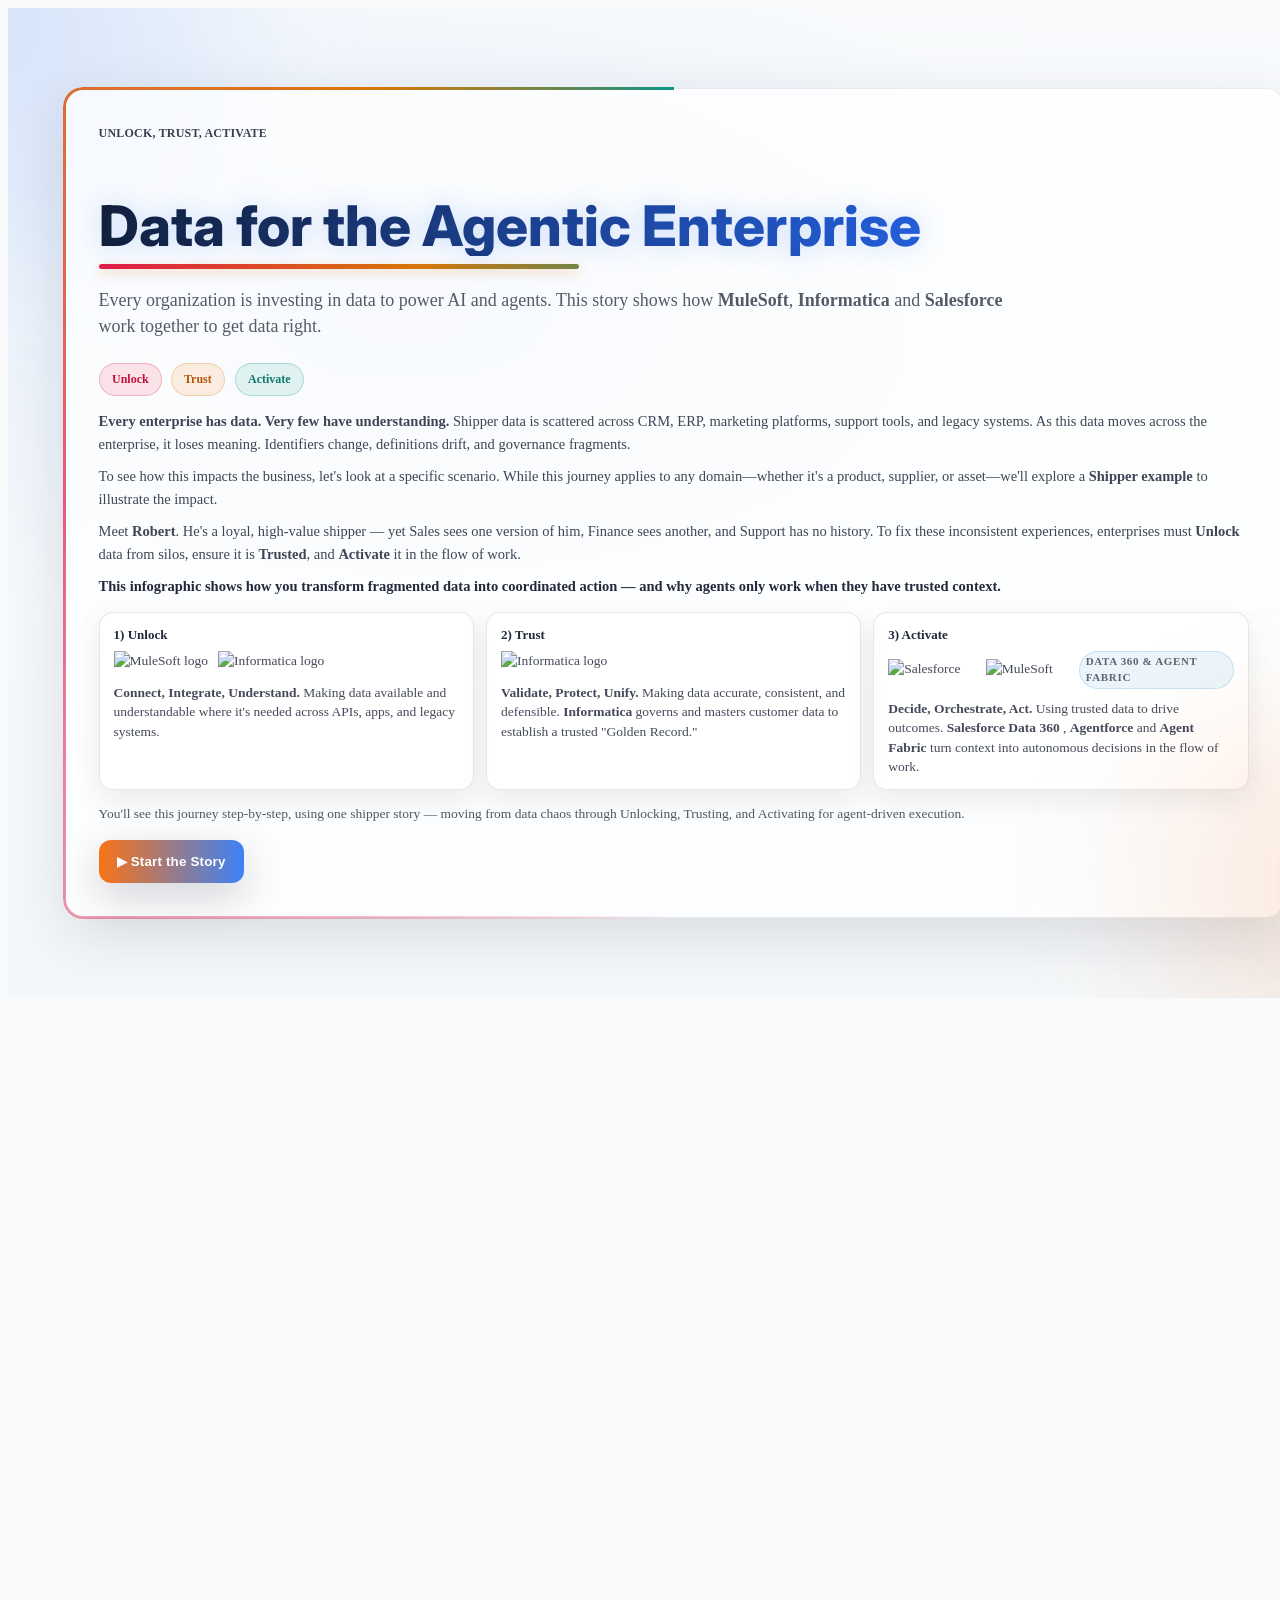
==== commit 11c4cce8: "Move g-sap node to left side of Data 360 graph center" ====
--- a/index.html
+++ b/index.html
@@ -345,12 +345,12 @@
                 </div>
 
                 <!-- Graph nodes (positioned via inline style from content.js graphNodes) -->
-                <div class="node-branch floating delay-1" id="g-sap" style="top:15%;left:50%;transform:translateX(-50%);">
+                <div class="node-branch floating delay-1" id="g-sap" style="top:30%;left:3%;">
                   <div class="sat-node flex flex-col items-center justify-center w-[55px] h-[55px] bg-white rounded-full border-2 border-slate-300 shadow-md relative z-40 overflow-visible">
                     <img class="w-8 h-8 object-contain" src="" alt=""/>
                     <div class="absolute -right-1 -top-1 w-3 h-3 bg-green-400 border border-white rounded-full shadow-sm z-50"></div>
                   </div>
-                  <div class="data-table" id="t-sap" style="top:60px;left:-35px;"><div class="dt-head"></div></div>
+                  <div class="data-table" id="t-sap" style="top:-10px;left:55px;"><div class="dt-head"></div></div>
                 </div>
                 <div class="node-branch floating delay-2" id="g-sfdc" style="top:30%;right:5%;">
                   <div class="sat-node flex flex-col items-center justify-center w-[55px] h-[55px] bg-white rounded-full border-2 border-slate-300 shadow-md relative z-40 overflow-visible">
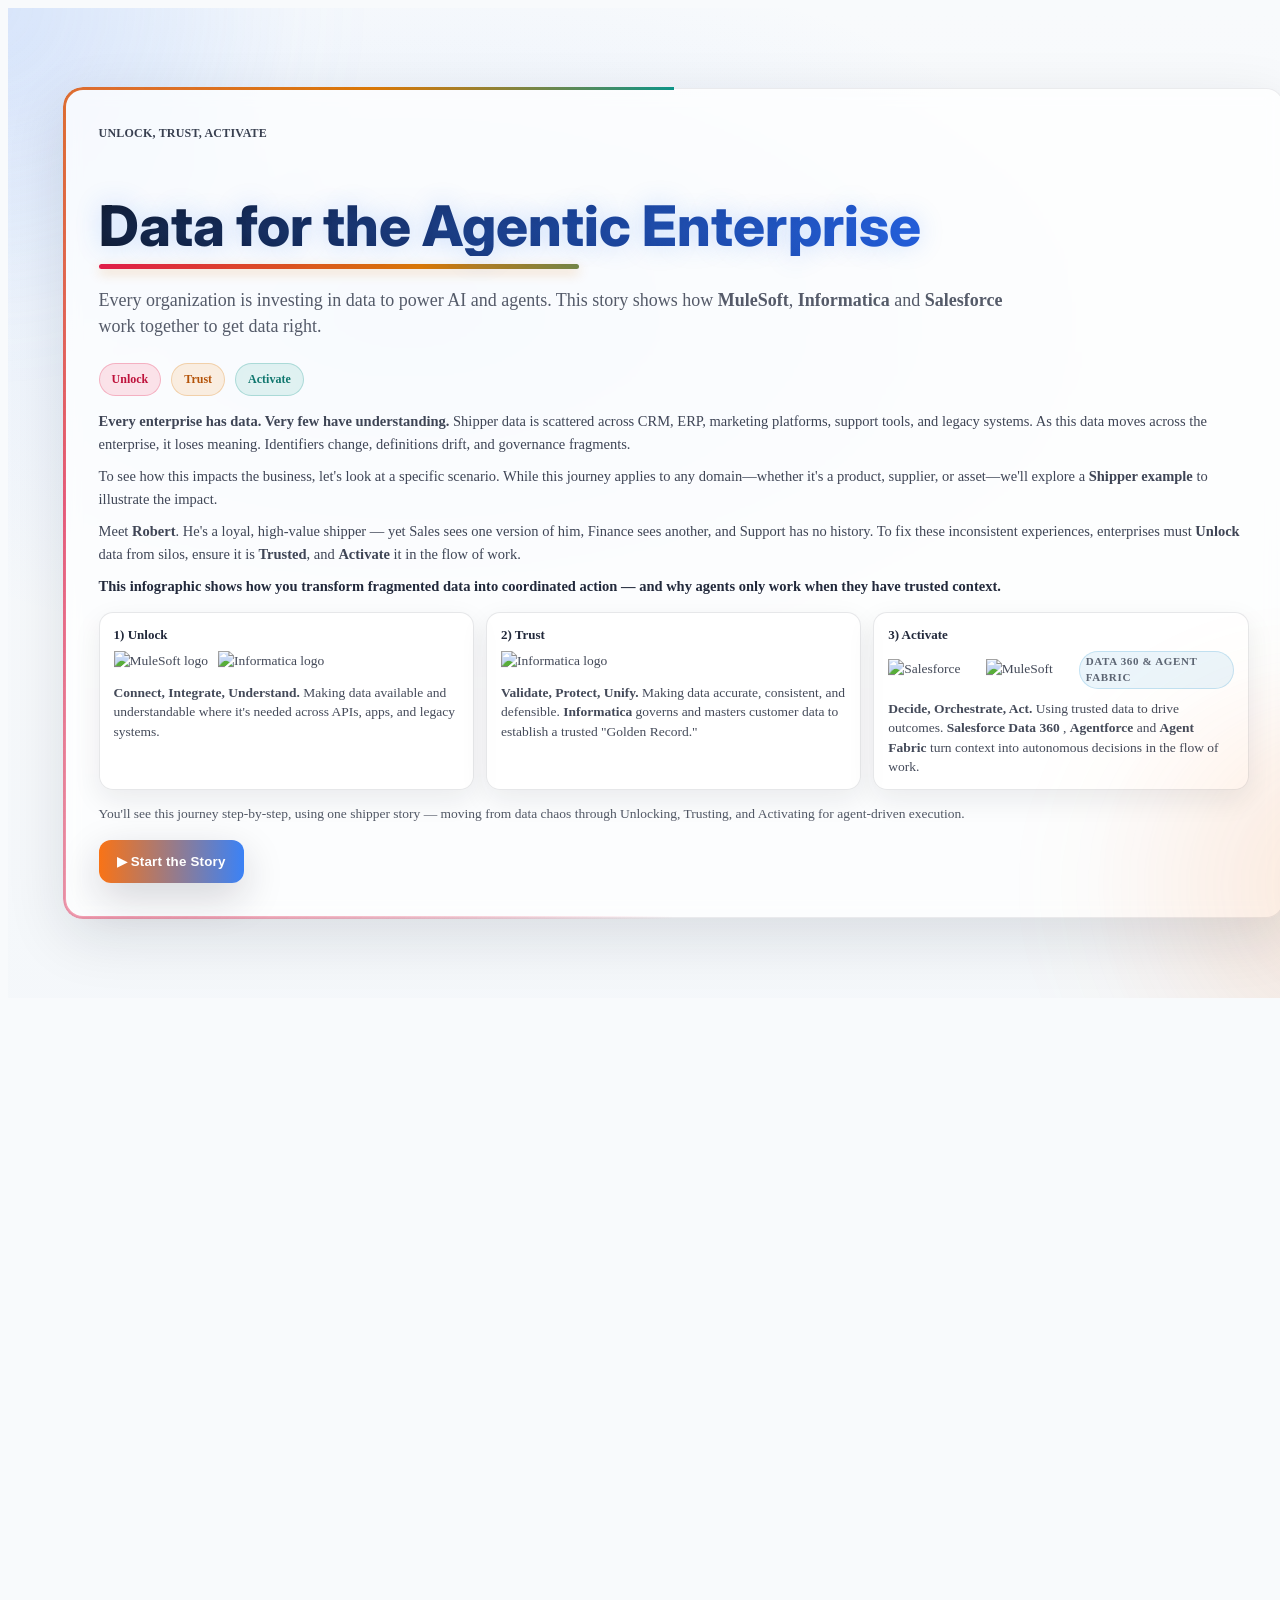
==== commit 99ee9291: "Shift g-sap node 2cm right" ====
--- a/index.html
+++ b/index.html
@@ -345,7 +345,7 @@
                 </div>
 
                 <!-- Graph nodes (positioned via inline style from content.js graphNodes) -->
-                <div class="node-branch floating delay-1" id="g-sap" style="top:30%;left:3%;">
+                <div class="node-branch floating delay-1" id="g-sap" style="top:30%;left:calc(3% + 2cm);">
                   <div class="sat-node flex flex-col items-center justify-center w-[55px] h-[55px] bg-white rounded-full border-2 border-slate-300 shadow-md relative z-40 overflow-visible">
                     <img class="w-8 h-8 object-contain" src="" alt=""/>
                     <div class="absolute -right-1 -top-1 w-3 h-3 bg-green-400 border border-white rounded-full shadow-sm z-50"></div>
